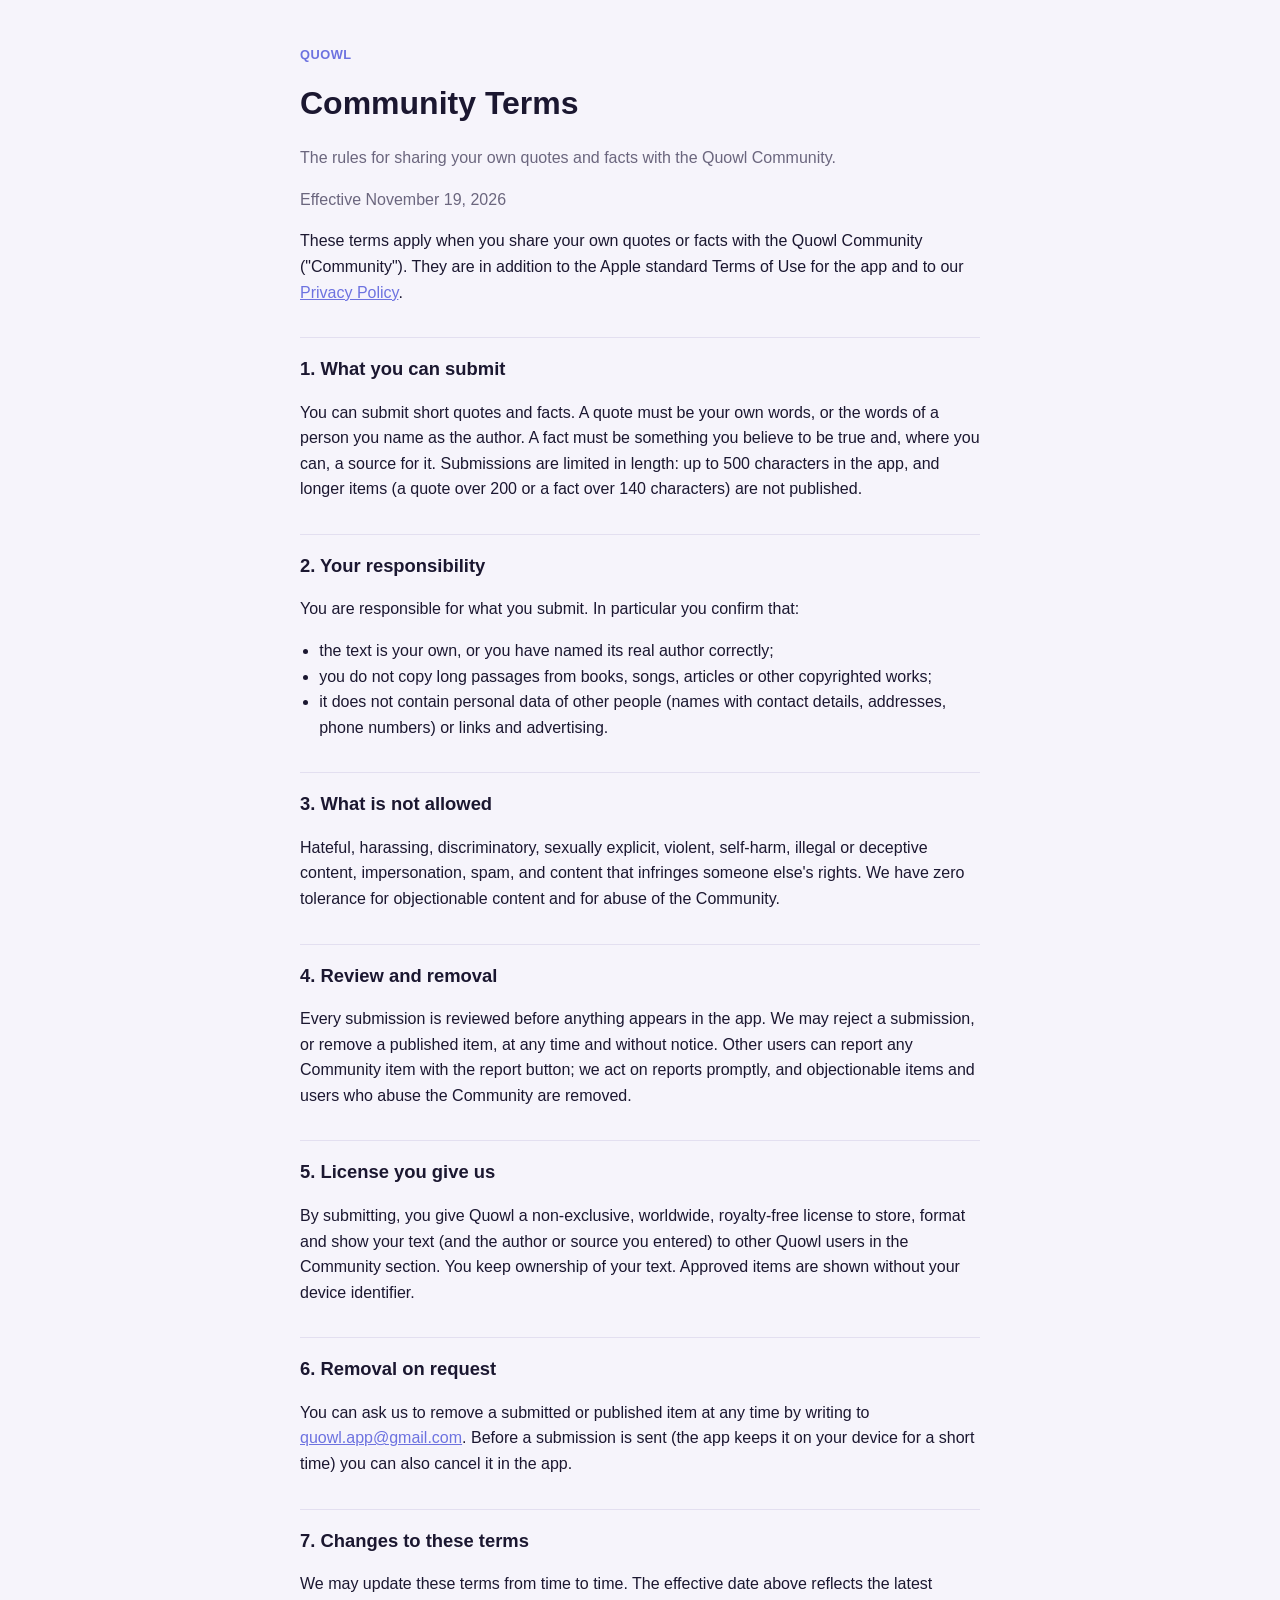
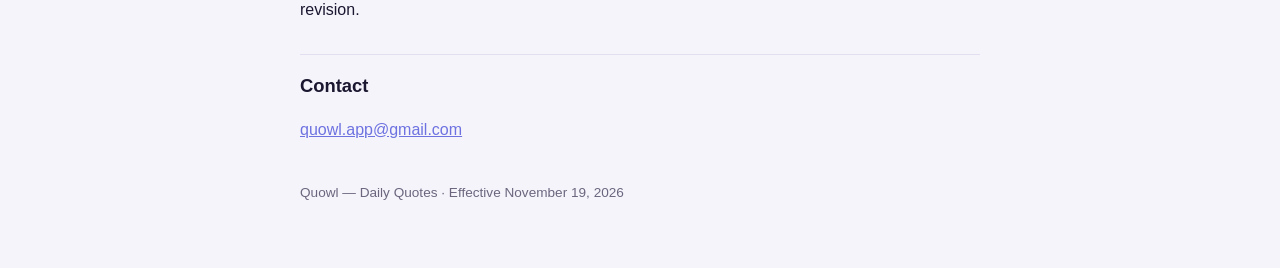
==== community-terms/index.html @ 08e37073 "Add Community Terms and the Community submissions section of the privacy policy" ====
<!doctype html>
<html lang="en">
<head>
<meta charset="utf-8">
<meta name="viewport" content="width=device-width, initial-scale=1">
<title>Quowl Community Terms</title>
<link rel="stylesheet" href="../style.css">
</head>
<body>
<main>
  <p class="brand">Quowl</p>
  <h1>Community Terms</h1>
  <p class="lead">The rules for sharing your own quotes and facts with the Quowl Community.</p>
  <p class="meta">Effective November 19, 2026</p>

  <p>These terms apply when you share your own quotes or facts with the Quowl Community ("Community"). They are in addition to the Apple standard Terms of Use for the app and to our <a href="../privacy/">Privacy Policy</a>.</p>

  <h2>1. What you can submit</h2>
  <p>You can submit short quotes and facts. A quote must be your own words, or the words of a person you name as the author. A fact must be something you believe to be true and, where you can, a source for it. Submissions are limited in length: up to 500 characters in the app, and longer items (a quote over 200 or a fact over 140 characters) are not published.</p>

  <h2>2. Your responsibility</h2>
  <p>You are responsible for what you submit. In particular you confirm that:</p>
  <ul>
    <li>the text is your own, or you have named its real author correctly;</li>
    <li>you do not copy long passages from books, songs, articles or other copyrighted works;</li>
    <li>it does not contain personal data of other people (names with contact details, addresses, phone numbers) or links and advertising.</li>
  </ul>

  <h2>3. What is not allowed</h2>
  <p>Hateful, harassing, discriminatory, sexually explicit, violent, self-harm, illegal or deceptive content, impersonation, spam, and content that infringes someone else's rights. We have zero tolerance for objectionable content and for abuse of the Community.</p>

  <h2>4. Review and removal</h2>
  <p>Every submission is reviewed before anything appears in the app. We may reject a submission, or remove a published item, at any time and without notice. Other users can report any Community item with the report button; we act on reports promptly, and objectionable items and users who abuse the Community are removed.</p>

  <h2>5. License you give us</h2>
  <p>By submitting, you give Quowl a non-exclusive, worldwide, royalty-free license to store, format and show your text (and the author or source you entered) to other Quowl users in the Community section. You keep ownership of your text. Approved items are shown without your device identifier.</p>

  <h2>6. Removal on request</h2>
  <p>You can ask us to remove a submitted or published item at any time by writing to <a href="mailto:quowl.app@gmail.com">quowl.app@gmail.com</a>. Before a submission is sent (the app keeps it on your device for a short time) you can also cancel it in the app.</p>

  <h2>7. Changes to these terms</h2>
  <p>We may update these terms from time to time. The effective date above reflects the latest revision.</p>

  <h2>Contact</h2>
  <p><a href="mailto:quowl.app@gmail.com">quowl.app@gmail.com</a></p>

  <footer>Quowl — Daily Quotes · Effective November 19, 2026</footer>
</main>
</body>
</html>
---- style.css ----
:root { color-scheme: light dark; --bg:#f6f4fb; --card:#fff; --text:#1b1730; --muted:#6b667e; --accent:#6d72e0; --line:#e3dff0; }
@media (prefers-color-scheme: dark) { :root { --bg:#171326; --card:#211c35; --text:#fff; --muted:#b9b9c8; --accent:#8f93f6; --line:#332d4d; } }
* { box-sizing: border-box; }
body { margin:0; background:var(--bg); color:var(--text); font:16px/1.6 -apple-system, BlinkMacSystemFont, "Segoe UI", Roboto, Helvetica, Arial, sans-serif; }
main { max-width:720px; margin:0 auto; padding:32px 20px 64px; }
h1 { font-size:2rem; margin:0 0 4px; }
h2 { font-size:1.15rem; margin:32px 0 8px; padding-top:16px; border-top:1px solid var(--line); }
h3 { font-size:1rem; margin:20px 0 4px; }
p, li { color:var(--text); }
.lead, .meta { color:var(--muted); }
.brand { color:var(--accent); font-weight:600; letter-spacing:.04em; text-transform:uppercase; font-size:.8rem; }
a { color:var(--accent); }
ul { padding-left:1.2rem; }
.card { background:var(--card); border:1px solid var(--line); border-radius:14px; padding:4px 20px 20px; margin-top:20px; }
footer { margin-top:40px; color:var(--muted); font-size:.85rem; }
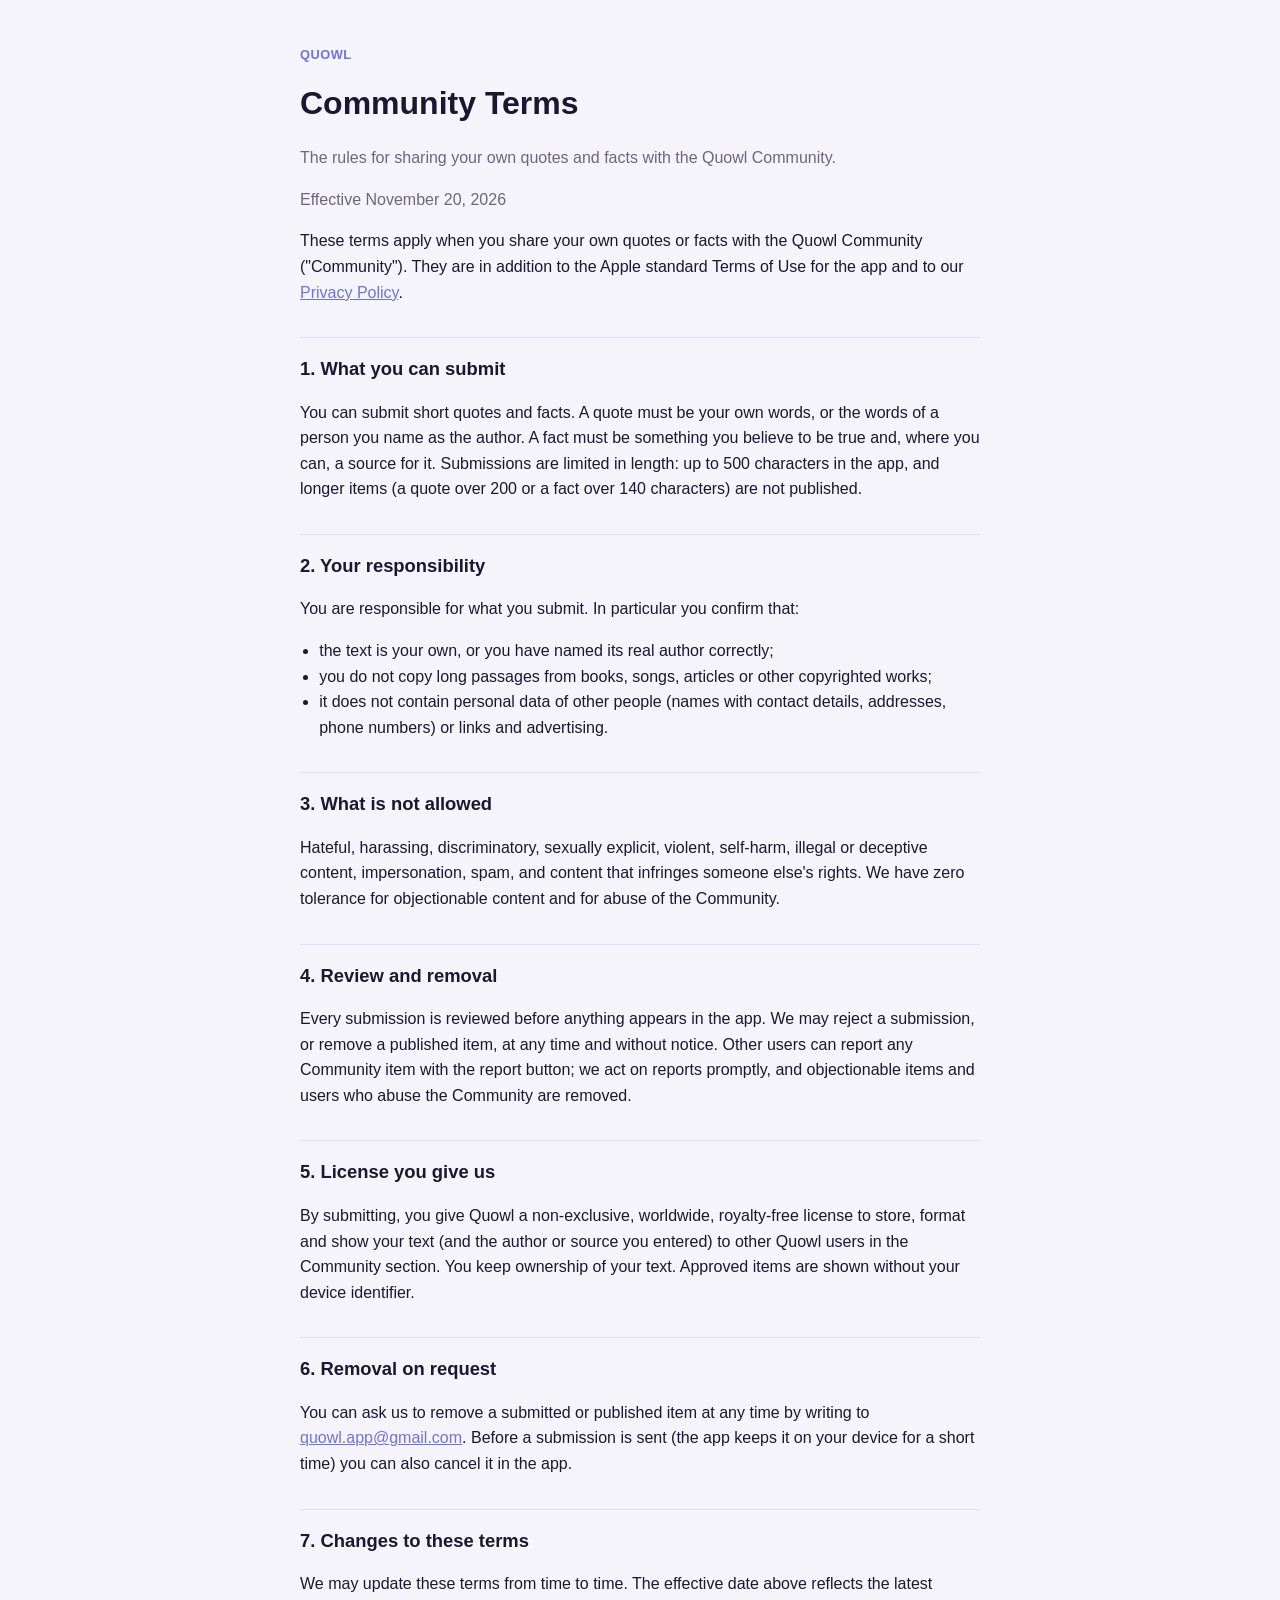
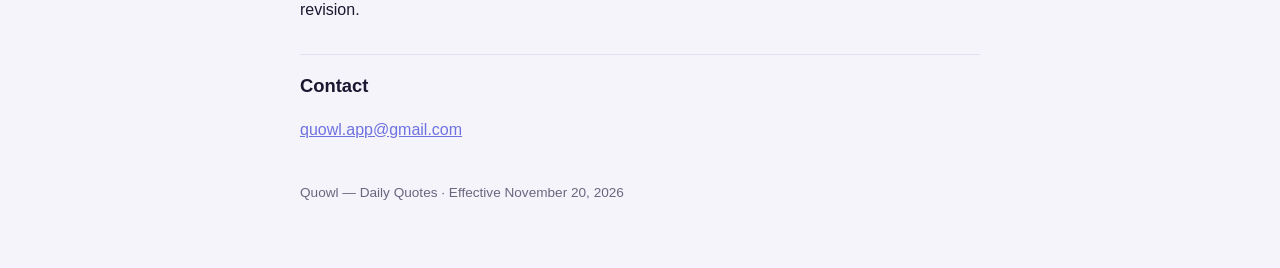
==== commit 3fa2af8e: "Set the effective date of the Community Terms and the privacy policy to November 20, 2026" ====
--- a/community-terms/index.html
+++ b/community-terms/index.html
@@ -11,7 +11,7 @@
   <p class="brand">Quowl</p>
   <h1>Community Terms</h1>
   <p class="lead">The rules for sharing your own quotes and facts with the Quowl Community.</p>
-  <p class="meta">Effective November 19, 2026</p>
+  <p class="meta">Effective November 20, 2026</p>
 
   <p>These terms apply when you share your own quotes or facts with the Quowl Community ("Community"). They are in addition to the Apple standard Terms of Use for the app and to our <a href="../privacy/">Privacy Policy</a>.</p>
 
@@ -44,7 +44,7 @@
   <h2>Contact</h2>
   <p><a href="mailto:quowl.app@gmail.com">quowl.app@gmail.com</a></p>
 
-  <footer>Quowl — Daily Quotes · Effective November 19, 2026</footer>
+  <footer>Quowl — Daily Quotes · Effective November 20, 2026</footer>
 </main>
 </body>
 </html>
